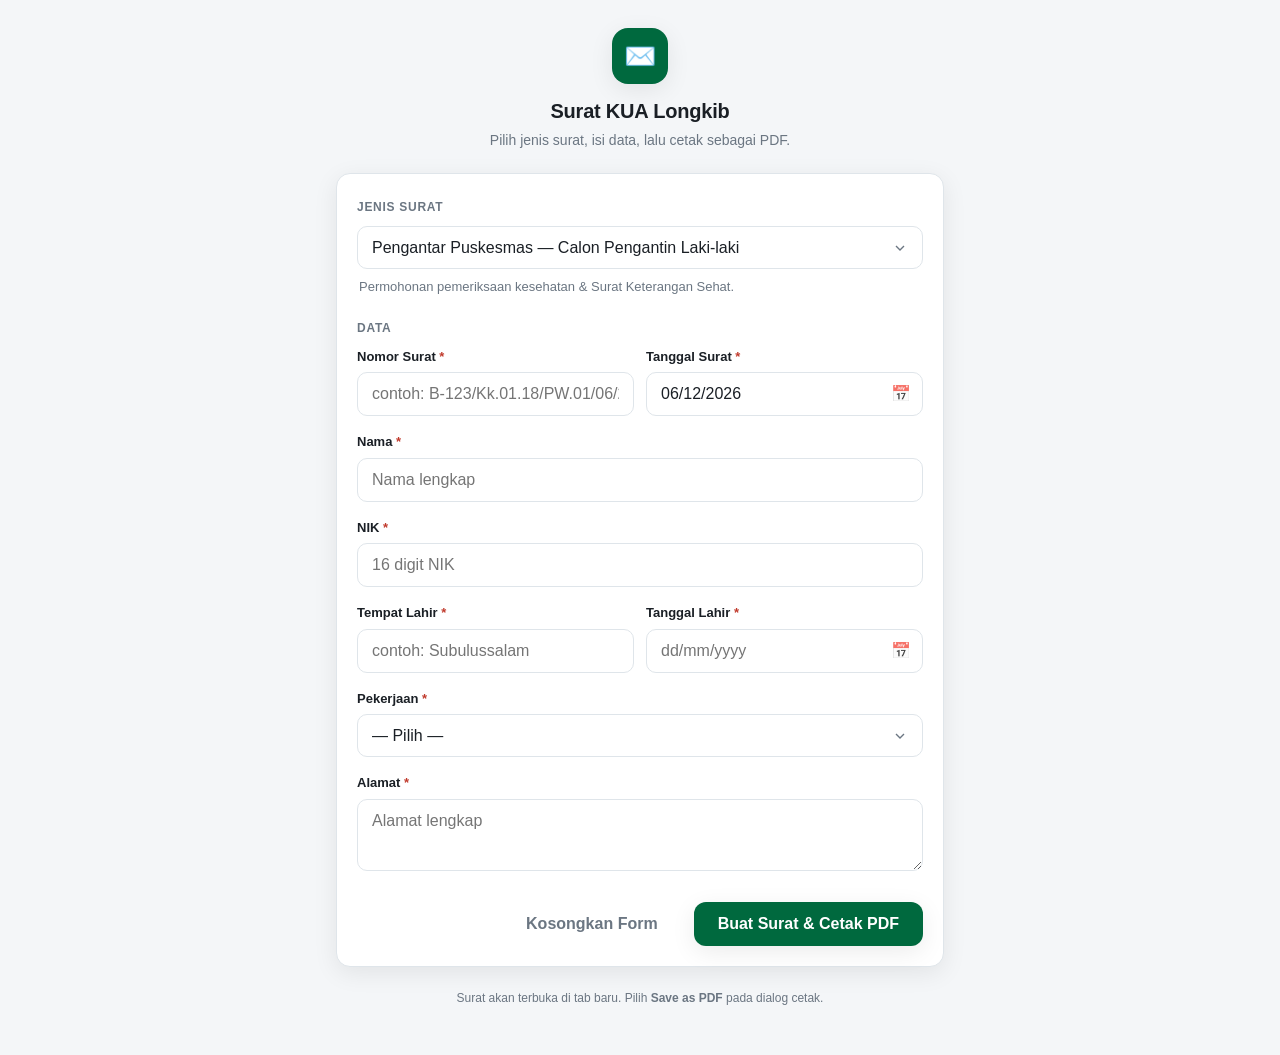
==== index.html @ 0f8f0e4f "Aplikasi pembuat surat pengantar KUA Longkib 3 template (puskesmas laki-laki/perempuan, dispensasi n" ====
<!DOCTYPE html>
<html lang="id">
<head>
<meta charset="UTF-8" />
<meta name="viewport" content="width=device-width, initial-scale=1.0" />
<title>Surat KUA Longkib</title>
<link rel="stylesheet" href="assets/styles.css" />
</head>
<body>
  <div class="app">
    <header class="hero">
      <div class="badge">✉️</div>
      <h1 id="appTitle">Surat KUA Longkib</h1>
      <p>Pilih jenis surat, isi data, lalu cetak sebagai PDF.</p>
    </header>

    <form id="suratForm" class="card" novalidate>
      <div class="section-label">Jenis Surat</div>
      <div class="picker">
        <select id="tplSelect" class="tpl"></select>
      </div>
      <div class="tpl-desc" id="tplDesc"></div>

      <div class="section-label">Data</div>
      <div id="fields"><!-- field dibangun otomatis dari template --></div>

      <div class="actions">
        <button type="submit" class="btn btn-primary">Buat Surat &amp; Cetak PDF</button>
        <button type="button" id="btnReset" class="btn btn-ghost">Kosongkan Form</button>
      </div>
    </form>

    <footer class="note">
      Surat akan terbuka di tab baru. Pilih <strong>Save as PDF</strong> pada dialog cetak.
    </footer>
  </div>

  <script src="assets/util.js"></script>
  <script src="assets/config.js"></script>
  <script src="assets/templates.js"></script>
  <script src="assets/datepicker.js"></script>
  <script src="assets/app.js"></script>
</body>
</html>
---- assets/styles.css ----
:root {
  --green: #00693e;
  --green-dark: #004d2e;
  --green-soft: #e6f2ec;
  --ink: #1a1f25;
  --muted: #6b7682;
  --line: #dfe5ea;
  --bg: #f4f6f8;
  --danger: #c0392b;
  --radius: 14px;
  --shadow: 0 6px 24px rgba(0, 0, 0, 0.08);
}
* { box-sizing: border-box; }
body {
  margin: 0;
  font-family: -apple-system, BlinkMacSystemFont, "Segoe UI", Roboto, Helvetica, Arial, sans-serif;
  background: var(--bg);
  color: var(--ink);
  line-height: 1.5;
  -webkit-font-smoothing: antialiased;
}
.app { max-width: 640px; margin: 0 auto; padding: 0 16px 48px; }

header.hero { text-align: center; padding: 28px 16px 22px; }
header.hero .badge {
  width: 56px; height: 56px; border-radius: 16px;
  background: var(--green); color: #fff;
  display: inline-flex; align-items: center; justify-content: center;
  font-size: 26px; margin-bottom: 12px; box-shadow: var(--shadow);
}
header.hero h1 { font-size: 20px; margin: 0 0 4px; letter-spacing: -0.01em; }
header.hero p { margin: 0; color: var(--muted); font-size: 14px; }

.card {
  background: #fff; border: 1px solid var(--line);
  border-radius: var(--radius); box-shadow: var(--shadow); padding: 20px;
}

.section-label {
  font-size: 12px; font-weight: 700; text-transform: uppercase;
  letter-spacing: 0.06em; color: var(--muted); margin: 4px 0 10px;
}

/* Pemilih template */
.picker { margin-bottom: 6px; }
select.tpl {
  width: 100%; border: 1.5px solid var(--line); border-radius: 10px;
  padding: 12px 14px; font-size: 16px; font-family: inherit;
  background: #fff; color: var(--ink); appearance: none;
  background-image: url("data:image/svg+xml,%3Csvg xmlns='http://www.w3.org/2000/svg' width='16' height='16' viewBox='0 0 24 24' fill='none' stroke='%236b7682' stroke-width='2'%3E%3Cpath d='M6 9l6 6 6-6'/%3E%3C/svg%3E");
  background-repeat: no-repeat; background-position: right 14px center;
}
select.tpl:focus { outline: none; border-color: var(--green); box-shadow: 0 0 0 3px var(--green-soft); }
.tpl-desc { font-size: 13px; color: var(--muted); margin: 8px 2px 22px; min-height: 18px; }

.field { margin-bottom: 16px; }
.field label.flabel { display: block; font-size: 13px; font-weight: 600; margin-bottom: 6px; }
.field label.flabel .req { color: var(--danger); }

.input, textarea {
  width: 100%; border: 1.5px solid var(--line); border-radius: 10px;
  padding: 12px 14px; font-size: 16px; font-family: inherit; color: var(--ink);
  background: #fff; transition: border-color 0.15s ease, box-shadow 0.15s ease;
}
.input:focus, textarea:focus { outline: none; border-color: var(--green); box-shadow: 0 0 0 3px var(--green-soft); }
textarea { resize: vertical; min-height: 72px; }

select.input {
  appearance: none;
  background-image: url("data:image/svg+xml,%3Csvg xmlns='http://www.w3.org/2000/svg' width='16' height='16' viewBox='0 0 24 24' fill='none' stroke='%236b7682' stroke-width='2'%3E%3Cpath d='M6 9l6 6 6-6'/%3E%3C/svg%3E");
  background-repeat: no-repeat; background-position: right 14px center; padding-right: 40px;
}

/* Datepicker custom */
.dp { position: relative; }
.dp-display { cursor: pointer; padding-right: 40px; background: #fff; }
.dp-icon {
  position: absolute; right: 12px; top: 50%; transform: translateY(-50%);
  pointer-events: none; font-size: 16px; opacity: 0.75;
}
.dp-pop {
  position: absolute; z-index: 50; top: calc(100% + 6px); left: 0;
  width: 300px; max-width: calc(100vw - 32px);
  background: #fff; border: 1px solid var(--line); border-radius: 12px;
  box-shadow: 0 12px 32px rgba(0, 0, 0, 0.16); padding: 12px;
}
.dp-head { display: flex; align-items: center; gap: 6px; margin-bottom: 8px; }
.dp-nav {
  flex: 0 0 auto; width: 32px; height: 32px; border: none; cursor: pointer;
  border-radius: 8px; background: var(--green-soft); color: var(--green-dark);
  font-size: 18px; line-height: 1;
}
.dp-nav:hover { background: #d6e9df; }
.dp-sel { flex: 1 1 auto; display: flex; gap: 6px; }
.dp-sel select {
  flex: 1; border: 1.5px solid var(--line); border-radius: 8px;
  padding: 6px 8px; font-size: 14px; font-family: inherit; background: #fff; color: var(--ink);
}
.dp-sel select:focus { outline: none; border-color: var(--green); }
.dp-grid { display: grid; grid-template-columns: repeat(7, 1fr); gap: 2px; text-align: center; }
.dp-grid .dow { font-size: 11px; font-weight: 700; color: var(--muted); padding: 4px 0; }
.dp-grid .day { padding: 7px 0; border-radius: 8px; cursor: pointer; font-size: 14px; }
.dp-grid .day:hover { background: var(--green-soft); }
.dp-grid .day.today { outline: 1.5px solid var(--green); }
.dp-grid .day.sel { background: var(--green); color: #fff; }
.dp-foot { display: flex; justify-content: space-between; margin-top: 8px; }
.dp-foot button {
  border: none; background: transparent; color: var(--green-dark);
  font-weight: 600; font-size: 13px; cursor: pointer; padding: 4px 6px;
}
.dp-foot button:hover { text-decoration: underline; }

.row-2 { display: grid; grid-template-columns: 1fr 1fr; gap: 12px; }
@media (max-width: 420px) { .row-2 { grid-template-columns: 1fr; } }

.error-msg { color: var(--danger); font-size: 12px; margin-top: 5px; display: none; }
.field.invalid .input, .field.invalid textarea { border-color: var(--danger); }
.field.invalid .error-msg { display: block; }

.actions { margin-top: 24px; }
.btn {
  width: 100%; border: none; border-radius: 12px; padding: 16px;
  font-size: 16px; font-weight: 700; cursor: pointer; font-family: inherit;
  transition: transform 0.05s ease, background 0.15s ease;
}
.btn-primary { background: var(--green); color: #fff; box-shadow: var(--shadow); }
.btn-primary:hover { background: var(--green-dark); }
.btn-primary:active { transform: scale(0.99); }
.btn-ghost { background: transparent; color: var(--muted); margin-top: 8px; font-weight: 600; }
.btn-ghost:hover { color: var(--ink); }

footer.note { text-align: center; color: var(--muted); font-size: 12px; margin-top: 22px; }

/* Desktop: tombol sejajar di kanan, tidak full-width */
@media (min-width: 560px) {
  .actions { display: flex; justify-content: flex-end; align-items: center; gap: 12px; }
  .actions .btn { width: auto; padding: 13px 24px; }
  .btn-ghost { order: 0; margin-top: 0; }
  .btn-primary { order: 1; }
}
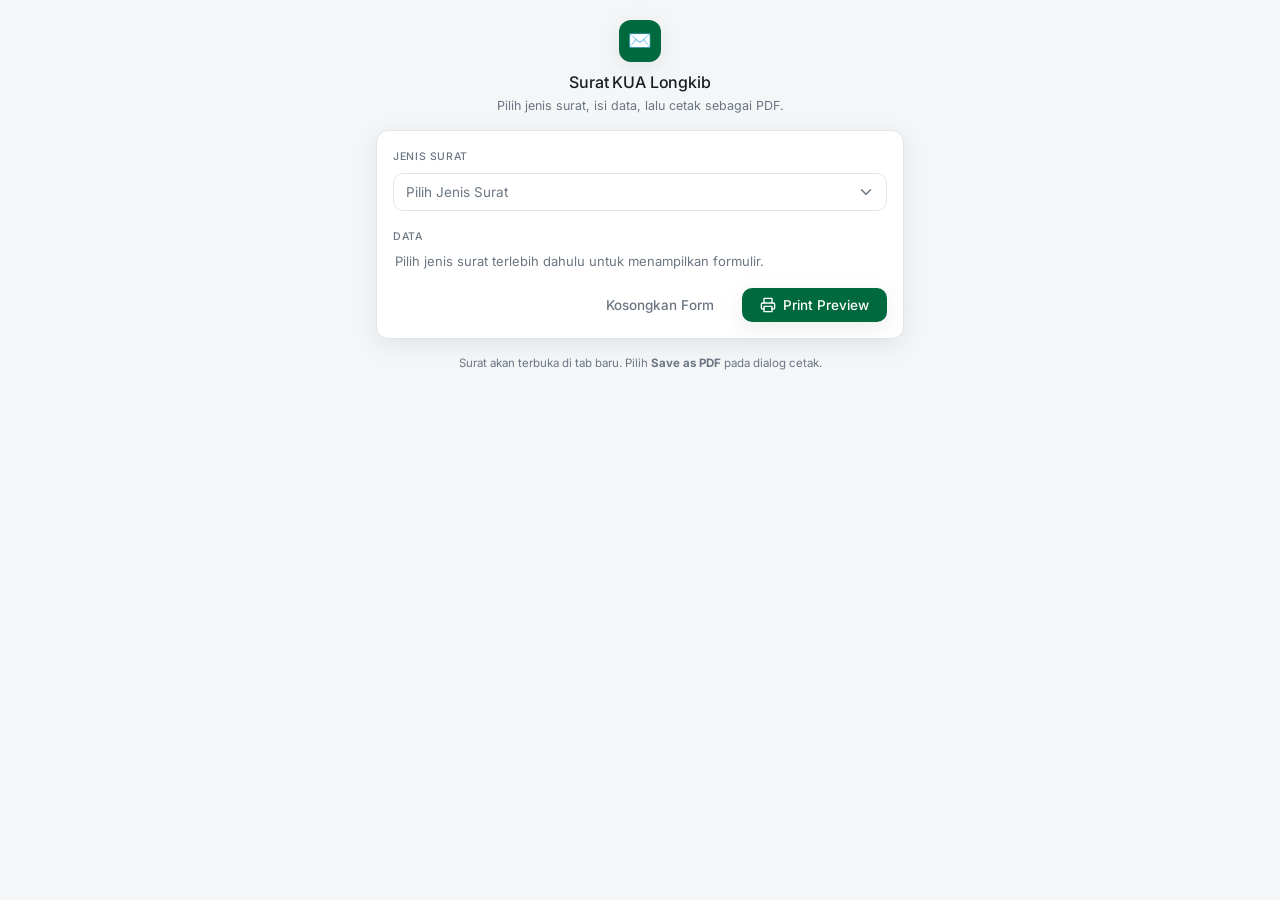
==== commit fb1af20e: "Tambah surat Formulir N7 & rombak tampilan form - Surat baru: Formulir Penolakan Kehendak Nikah Ruju" ====
--- a/index.html
+++ b/index.html
@@ -4,6 +4,9 @@
 <meta charset="UTF-8" />
 <meta name="viewport" content="width=device-width, initial-scale=1.0" />
 <title>Surat KUA Longkib</title>
+<link rel="preconnect" href="https://fonts.googleapis.com" />
+<link rel="preconnect" href="https://fonts.gstatic.com" crossorigin />
+<link rel="stylesheet" href="https://fonts.googleapis.com/css2?family=Inter:wght@400;500;600;700&display=swap" />
 <link rel="stylesheet" href="assets/styles.css" />
 </head>
 <body>
@@ -16,16 +19,16 @@
 
     <form id="suratForm" class="card" novalidate>
       <div class="section-label">Jenis Surat</div>
-      <div class="picker">
-        <select id="tplSelect" class="tpl"></select>
-      </div>
-      <div class="tpl-desc" id="tplDesc"></div>
+      <div class="tpl-picker" id="tplPicker"></div>
 
       <div class="section-label">Data</div>
       <div id="fields"><!-- field dibangun otomatis dari template --></div>
 
       <div class="actions">
-        <button type="submit" class="btn btn-primary">Buat Surat &amp; Cetak PDF</button>
+        <button type="submit" class="btn btn-primary">
+          <svg width="18" height="18" viewBox="0 0 24 24" fill="none" stroke="currentColor" stroke-width="2" stroke-linecap="round" stroke-linejoin="round" aria-hidden="true"><polyline points="6 9 6 2 18 2 18 9"/><path d="M6 18H4a2 2 0 0 1-2-2v-5a2 2 0 0 1 2-2h16a2 2 0 0 1 2 2v5a2 2 0 0 1-2 2h-2"/><rect x="6" y="14" width="12" height="8"/></svg>
+          Print Preview
+        </button>
         <button type="button" id="btnReset" class="btn btn-ghost">Kosongkan Form</button>
       </div>
     </form>
--- a/assets/styles.css
+++ b/assets/styles.css
@@ -7,76 +7,140 @@
   --line: #dfe5ea;
   --bg: #f4f6f8;
   --danger: #c0392b;
-  --radius: 14px;
+  --radius: 12px;
   --shadow: 0 6px 24px rgba(0, 0, 0, 0.08);
 }
 * { box-sizing: border-box; }
 body {
   margin: 0;
-  font-family: -apple-system, BlinkMacSystemFont, "Segoe UI", Roboto, Helvetica, Arial, sans-serif;
+  font-family: "Inter", -apple-system, BlinkMacSystemFont, "Segoe UI", Roboto, Helvetica, Arial, sans-serif;
   background: var(--bg);
   color: var(--ink);
   line-height: 1.5;
   -webkit-font-smoothing: antialiased;
-}
-.app { max-width: 640px; margin: 0 auto; padding: 0 16px 48px; }
-
-header.hero { text-align: center; padding: 28px 16px 22px; }
+  text-rendering: optimizeLegibility;
+}
+.app { max-width: 560px; margin: 0 auto; padding: 0 16px 32px; }
+
+header.hero { text-align: center; padding: 20px 16px 14px; }
 header.hero .badge {
-  width: 56px; height: 56px; border-radius: 16px;
+  width: 42px; height: 42px; border-radius: 12px;
   background: var(--green); color: #fff;
   display: inline-flex; align-items: center; justify-content: center;
-  font-size: 26px; margin-bottom: 12px; box-shadow: var(--shadow);
-}
-header.hero h1 { font-size: 20px; margin: 0 0 4px; letter-spacing: -0.01em; }
-header.hero p { margin: 0; color: var(--muted); font-size: 14px; }
+  font-size: 19px; margin-bottom: 8px; box-shadow: var(--shadow);
+}
+header.hero h1 { font-size: 16px; font-weight: 500; margin: 0 0 3px; letter-spacing: -0.01em; }
+header.hero p { margin: 0; color: var(--muted); font-size: 12.5px; }
 
 .card {
   background: #fff; border: 1px solid var(--line);
-  border-radius: var(--radius); box-shadow: var(--shadow); padding: 20px;
+  border-radius: var(--radius); box-shadow: var(--shadow); padding: 16px;
 }
 
 .section-label {
-  font-size: 12px; font-weight: 700; text-transform: uppercase;
-  letter-spacing: 0.06em; color: var(--muted); margin: 4px 0 10px;
-}
-
-/* Pemilih template */
-.picker { margin-bottom: 6px; }
-select.tpl {
-  width: 100%; border: 1.5px solid var(--line); border-radius: 10px;
-  padding: 12px 14px; font-size: 16px; font-family: inherit;
-  background: #fff; color: var(--ink); appearance: none;
-  background-image: url("data:image/svg+xml,%3Csvg xmlns='http://www.w3.org/2000/svg' width='16' height='16' viewBox='0 0 24 24' fill='none' stroke='%236b7682' stroke-width='2'%3E%3Cpath d='M6 9l6 6 6-6'/%3E%3C/svg%3E");
-  background-repeat: no-repeat; background-position: right 14px center;
-}
-select.tpl:focus { outline: none; border-color: var(--green); box-shadow: 0 0 0 3px var(--green-soft); }
-.tpl-desc { font-size: 13px; color: var(--muted); margin: 8px 2px 22px; min-height: 18px; }
-
-.field { margin-bottom: 16px; }
-.field label.flabel { display: block; font-size: 13px; font-weight: 600; margin-bottom: 6px; }
+  font-size: 10.5px; font-weight: 500; text-transform: uppercase;
+  letter-spacing: 0.06em; color: var(--muted); margin: 2px 0 8px;
+}
+
+/* Pemilih template: dropdown (tertutup) berisi kartu per kategori */
+.tpl-picker { position: relative; margin-bottom: 18px; }
+
+/* Pemicu dropdown */
+.tpl-select {
+  display: flex; align-items: center; gap: 8px; width: 100%; cursor: pointer;
+  border: 1.5px solid var(--line); border-radius: 10px; background: #fff;
+  padding: 10px 12px; text-align: left; font-family: inherit;
+  transition: border-color .15s ease, box-shadow .15s ease;
+}
+.tpl-select:hover { border-color: #c4ddd0; }
+.tpl-picker.open .tpl-select { border-color: var(--green); box-shadow: 0 0 0 3px var(--green-soft); }
+.tpl-select-label { flex: 1 1 auto; min-width: 0; font-size: 13.5px; font-weight: 500; color: var(--ink); }
+.tpl-select-label.is-placeholder { font-weight: 400; color: var(--muted); }
+.fields-empty { color: var(--muted); font-size: 13px; margin: 2px 2px 0; }
+.tpl-select-chevron {
+  flex: 0 0 auto; width: 16px; height: 16px; transition: transform .18s ease;
+  background: no-repeat center / 18px url("data:image/svg+xml,%3Csvg xmlns='http://www.w3.org/2000/svg' width='18' height='18' viewBox='0 0 24 24' fill='none' stroke='%236b7682' stroke-width='2' stroke-linecap='round' stroke-linejoin='round'%3E%3Cpolyline points='6 9 12 15 18 9'/%3E%3C/svg%3E");
+}
+.tpl-picker.open .tpl-select-chevron { transform: rotate(180deg); }
+
+/* Panel menu yang muncul */
+.tpl-menu {
+  position: absolute; top: calc(100% + 6px); left: 0; right: 0; z-index: 50;
+  background: #fff; border: 1px solid var(--line); border-radius: 12px;
+  box-shadow: 0 14px 36px rgba(0, 0, 0, 0.16); padding: 12px;
+  max-height: 64vh; overflow-y: auto; display: none;
+}
+.tpl-picker.open .tpl-menu { display: block; }
+
+.tpl-cat { margin-bottom: 14px; }
+.tpl-cat:last-child { margin-bottom: 0; }
+.tpl-cat-title {
+  display: flex; align-items: center; gap: 8px;
+  font-size: 10px; font-weight: 500; text-transform: uppercase;
+  letter-spacing: 0.07em; color: var(--muted); margin: 0 2px 8px;
+}
+.tpl-cat-title span:first-child { flex: 0 0 auto; }
+.tpl-cat-title::after {
+  content: ""; flex: 1 1 auto; height: 1px; background: var(--line);
+}
+.tpl-cat-count {
+  flex: 0 0 auto; display: inline-flex; align-items: center; justify-content: center;
+  min-width: 17px; height: 17px; padding: 0 5px; border-radius: 999px;
+  background: var(--green-soft); color: var(--green-dark);
+  font-size: 10px; font-weight: 500; letter-spacing: 0;
+}
+.tpl-card {
+  display: block; width: 100%; text-align: left; cursor: pointer;
+  border: 1.5px solid var(--line); border-radius: 9px; background: #fff;
+  padding: 10px 40px 10px 12px; margin-bottom: 7px; position: relative;
+  font-family: inherit; transition: border-color .15s ease, box-shadow .15s ease, background .15s ease, transform .05s ease;
+}
+.tpl-card:last-child { margin-bottom: 0; }
+.tpl-card:hover { border-color: #c4ddd0; background: #fbfdfc; }
+.tpl-card:active { transform: scale(0.995); }
+.tpl-card-name { display: block; font-size: 13px; font-weight: 500; color: var(--ink); line-height: 1.3; }
+.tpl-card-desc { display: block; font-size: 11.5px; color: var(--muted); margin-top: 2px; line-height: 1.4; }
+.tpl-card.active {
+  border-color: var(--green); background: var(--green-soft);
+  box-shadow: 0 0 0 3px rgba(0, 105, 62, 0.12);
+}
+.tpl-card.active .tpl-card-name { color: var(--green-dark); }
+/* Penanda terpilih (lingkaran + centang) di kanan kartu */
+.tpl-card::after {
+  content: ""; position: absolute; right: 13px; top: 50%; margin-top: -9px;
+  width: 18px; height: 18px; border-radius: 50%;
+  border: 2px solid var(--line); background: #fff; transition: all .15s ease;
+}
+.tpl-card.active::after {
+  border-color: var(--green); background-color: var(--green);
+  background-image: url("data:image/svg+xml,%3Csvg xmlns='http://www.w3.org/2000/svg' width='12' height='12' viewBox='0 0 24 24' fill='none' stroke='white' stroke-width='3.5' stroke-linecap='round' stroke-linejoin='round'%3E%3Cpolyline points='20 6 9 17 4 12'/%3E%3C/svg%3E");
+  background-repeat: no-repeat; background-position: center;
+}
+
+.field { margin-bottom: 11px; }
+.field label.flabel { display: block; font-size: 12px; font-weight: 500; margin-bottom: 4px; }
 .field label.flabel .req { color: var(--danger); }
 
 .input, textarea {
-  width: 100%; border: 1.5px solid var(--line); border-radius: 10px;
-  padding: 12px 14px; font-size: 16px; font-family: inherit; color: var(--ink);
+  width: 100%; border: 1.5px solid var(--line); border-radius: 9px;
+  padding: 8px 11px; font-size: 13.5px; font-family: inherit; color: var(--ink);
   background: #fff; transition: border-color 0.15s ease, box-shadow 0.15s ease;
 }
 .input:focus, textarea:focus { outline: none; border-color: var(--green); box-shadow: 0 0 0 3px var(--green-soft); }
-textarea { resize: vertical; min-height: 72px; }
+textarea { resize: vertical; min-height: 56px; }
 
 select.input {
   appearance: none;
   background-image: url("data:image/svg+xml,%3Csvg xmlns='http://www.w3.org/2000/svg' width='16' height='16' viewBox='0 0 24 24' fill='none' stroke='%236b7682' stroke-width='2'%3E%3Cpath d='M6 9l6 6 6-6'/%3E%3C/svg%3E");
-  background-repeat: no-repeat; background-position: right 14px center; padding-right: 40px;
+  background-repeat: no-repeat; background-position: right 11px center; padding-right: 34px;
 }
 
 /* Datepicker custom */
 .dp { position: relative; }
-.dp-display { cursor: pointer; padding-right: 40px; background: #fff; }
+.dp-display { cursor: pointer; padding-right: 34px; background: #fff; }
 .dp-icon {
-  position: absolute; right: 12px; top: 50%; transform: translateY(-50%);
-  pointer-events: none; font-size: 16px; opacity: 0.75;
+  position: absolute; right: 10px; top: 50%; transform: translateY(-50%);
+  pointer-events: none; font-size: 14px; opacity: 0.75;
 }
 .dp-pop {
   position: absolute; z-index: 50; top: calc(100% + 6px); left: 0;
@@ -98,7 +162,7 @@
 }
 .dp-sel select:focus { outline: none; border-color: var(--green); }
 .dp-grid { display: grid; grid-template-columns: repeat(7, 1fr); gap: 2px; text-align: center; }
-.dp-grid .dow { font-size: 11px; font-weight: 700; color: var(--muted); padding: 4px 0; }
+.dp-grid .dow { font-size: 11px; font-weight: 500; color: var(--muted); padding: 4px 0; }
 .dp-grid .day { padding: 7px 0; border-radius: 8px; cursor: pointer; font-size: 14px; }
 .dp-grid .day:hover { background: var(--green-soft); }
 .dp-grid .day.today { outline: 1.5px solid var(--green); }
@@ -106,35 +170,54 @@
 .dp-foot { display: flex; justify-content: space-between; margin-top: 8px; }
 .dp-foot button {
   border: none; background: transparent; color: var(--green-dark);
-  font-weight: 600; font-size: 13px; cursor: pointer; padding: 4px 6px;
+  font-weight: 500; font-size: 13px; cursor: pointer; padding: 4px 6px;
 }
 .dp-foot button:hover { text-decoration: underline; }
 
-.row-2 { display: grid; grid-template-columns: 1fr 1fr; gap: 12px; }
+.row-2 { display: grid; grid-template-columns: 1fr 1fr; gap: 10px; }
 @media (max-width: 420px) { .row-2 { grid-template-columns: 1fr; } }
 
-.error-msg { color: var(--danger); font-size: 12px; margin-top: 5px; display: none; }
+/* Field daftar dinamis (type: 'list') */
+.list { display: flex; flex-direction: column; gap: 6px; }
+.list-row { display: flex; gap: 6px; align-items: center; }
+.list-row .list-input { flex: 1 1 auto; }
+.list-del {
+  flex: 0 0 auto; width: 38px; align-self: stretch; cursor: pointer;
+  border: 1.5px solid var(--line); border-radius: 9px; background: #fff;
+  color: var(--muted); font-size: 14px; line-height: 1;
+}
+.list-del:hover { border-color: var(--danger); color: var(--danger); }
+.list-add {
+  margin-top: 6px; align-self: flex-start; cursor: pointer; font-family: inherit;
+  background: var(--green-soft); color: var(--green-dark); border: none;
+  border-radius: 9px; padding: 7px 13px; font-size: 12.5px; font-weight: 500;
+}
+.list-add:hover { background: #d6e9df; }
+
+.error-msg { color: var(--danger); font-size: 11px; margin-top: 4px; display: none; }
 .field.invalid .input, .field.invalid textarea { border-color: var(--danger); }
 .field.invalid .error-msg { display: block; }
 
-.actions { margin-top: 24px; }
+.actions { margin-top: 16px; }
 .btn {
-  width: 100%; border: none; border-radius: 12px; padding: 16px;
-  font-size: 16px; font-weight: 700; cursor: pointer; font-family: inherit;
+  width: 100%; border: none; border-radius: 10px; padding: 10px 16px;
+  font-size: 13.5px; font-weight: 500; cursor: pointer; font-family: inherit;
+  display: inline-flex; align-items: center; justify-content: center; gap: 7px;
   transition: transform 0.05s ease, background 0.15s ease;
 }
+.btn svg { flex: 0 0 auto; width: 16px; height: 16px; }
 .btn-primary { background: var(--green); color: #fff; box-shadow: var(--shadow); }
 .btn-primary:hover { background: var(--green-dark); }
 .btn-primary:active { transform: scale(0.99); }
-.btn-ghost { background: transparent; color: var(--muted); margin-top: 8px; font-weight: 600; }
+.btn-ghost { background: transparent; color: var(--muted); margin-top: 6px; font-weight: 500; }
 .btn-ghost:hover { color: var(--ink); }
 
-footer.note { text-align: center; color: var(--muted); font-size: 12px; margin-top: 22px; }
+footer.note { text-align: center; color: var(--muted); font-size: 11.5px; margin-top: 16px; }
 
 /* Desktop: tombol sejajar di kanan, tidak full-width */
 @media (min-width: 560px) {
-  .actions { display: flex; justify-content: flex-end; align-items: center; gap: 12px; }
-  .actions .btn { width: auto; padding: 13px 24px; }
+  .actions { display: flex; justify-content: flex-end; align-items: center; gap: 10px; }
+  .actions .btn { width: auto; padding: 9px 18px; }
   .btn-ghost { order: 0; margin-top: 0; }
   .btn-primary { order: 1; }
 }
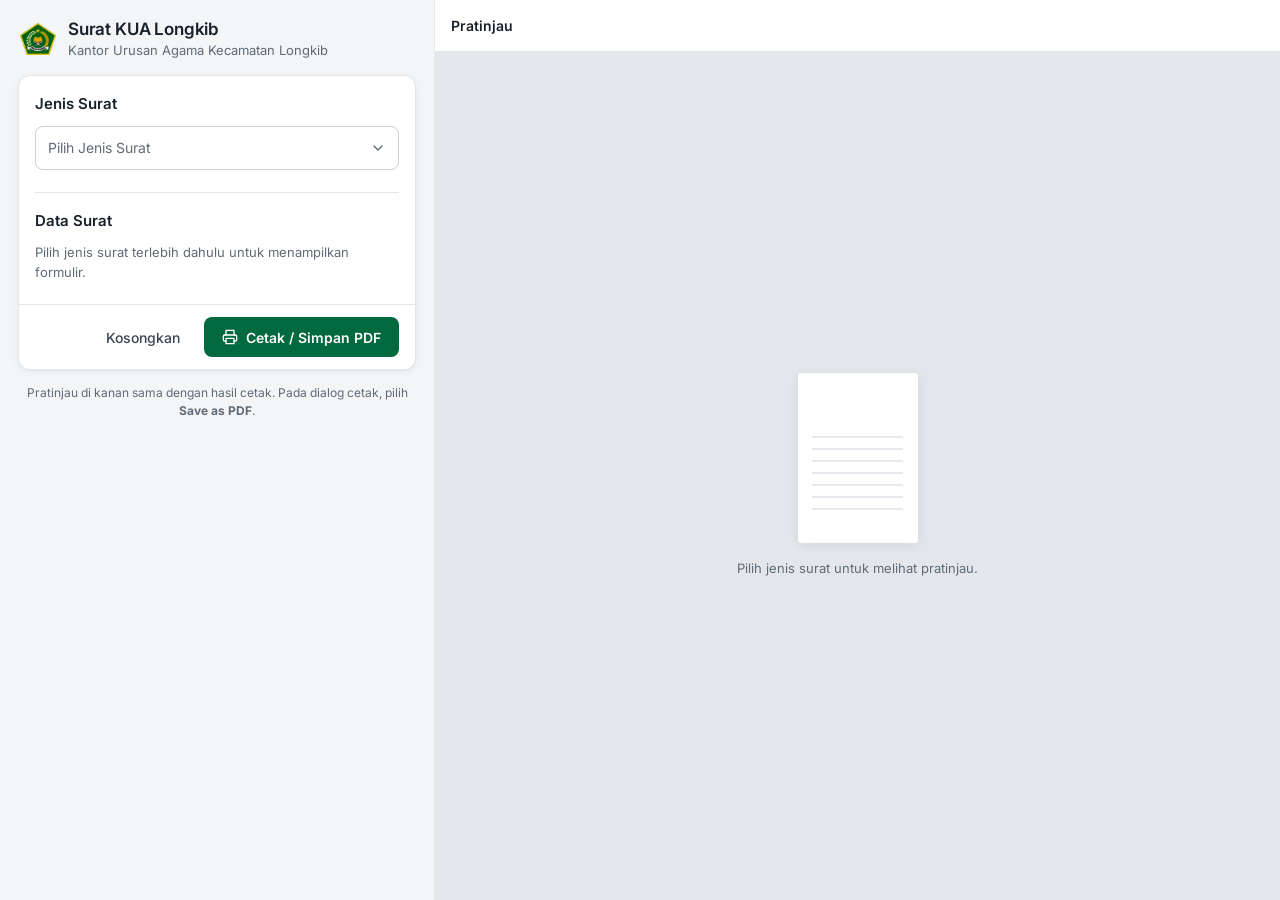
==== commit 09f298b2: "Pratinjau langsung, kertas F4 otomatis, dan perombakan tampilan form - Pratinjau langsung di layar l" ====
--- a/index.html
+++ b/index.html
@@ -10,32 +10,60 @@
 <link rel="stylesheet" href="assets/styles.css" />
 </head>
 <body>
-  <div class="app">
-    <header class="hero">
-      <div class="badge">✉️</div>
-      <h1 id="appTitle">Surat KUA Longkib</h1>
-      <p>Pilih jenis surat, isi data, lalu cetak sebagai PDF.</p>
-    </header>
+  <!-- Layar lebar (>= 1024px): form di kiri, pratinjau langsung di kanan.
+       Layar sempit (HP): form saja; tombol membuka surat di tab baru. -->
+  <div class="layout">
+    <main class="form-pane">
+      <div class="app">
+        <header class="appbar">
+          <img class="appbar-logo" src="logo-kemenag.png" alt="" width="36" height="36"
+               onerror="this.style.display='none'" />
+          <div class="appbar-text">
+            <h1 id="appTitle">Surat KUA Longkib</h1>
+            <p>Kantor Urusan Agama Kecamatan Longkib</p>
+          </div>
+        </header>
 
-    <form id="suratForm" class="card" novalidate>
-      <div class="section-label">Jenis Surat</div>
-      <div class="tpl-picker" id="tplPicker"></div>
+        <form id="suratForm" class="card" novalidate>
+          <h2 class="section-title">Jenis Surat</h2>
+          <div class="tpl-picker" id="tplPicker"></div>
 
-      <div class="section-label">Data</div>
-      <div id="fields"><!-- field dibangun otomatis dari template --></div>
+          <h2 class="section-title next">Data Surat</h2>
+          <div id="fields"><!-- field dibangun otomatis dari template --></div>
 
-      <div class="actions">
-        <button type="submit" class="btn btn-primary">
-          <svg width="18" height="18" viewBox="0 0 24 24" fill="none" stroke="currentColor" stroke-width="2" stroke-linecap="round" stroke-linejoin="round" aria-hidden="true"><polyline points="6 9 6 2 18 2 18 9"/><path d="M6 18H4a2 2 0 0 1-2-2v-5a2 2 0 0 1 2-2h16a2 2 0 0 1 2 2v5a2 2 0 0 1-2 2h-2"/><rect x="6" y="14" width="12" height="8"/></svg>
-          Print Preview
-        </button>
-        <button type="button" id="btnReset" class="btn btn-ghost">Kosongkan Form</button>
+          <div class="actions">
+            <!-- Isi tombol diatur app.js: "Cetak / Simpan PDF" (layar lebar) atau "Pratinjau Surat" (HP) -->
+            <button type="submit" id="btnSubmit" class="btn btn-primary">Pratinjau Surat</button>
+            <button type="button" id="btnReset" class="btn btn-ghost">Kosongkan</button>
+          </div>
+        </form>
+
+        <footer class="note" id="note"></footer>
       </div>
-    </form>
+    </main>
 
-    <footer class="note">
-      Surat akan terbuka di tab baru. Pilih <strong>Save as PDF</strong> pada dialog cetak.
-    </footer>
+    <section class="preview-pane" id="previewPane" aria-label="Pratinjau surat">
+      <div class="preview-bar">
+        <span class="preview-title">Pratinjau</span>
+        <span class="preview-info" id="previewInfo">Lebih dari 1 halaman</span>
+        <div class="seg" id="zoomSeg" role="group" aria-label="Ukuran pratinjau">
+          <button type="button" data-zoom="lebar">Pas lebar</button>
+          <button type="button" data-zoom="halaman">Satu halaman</button>
+        </div>
+      </div>
+      <!-- Muncul bila surat otomatis memakai kertas F4 (isi tidak muat A4) -->
+      <div class="preview-kertas" id="previewKertas" role="status">
+        <span class="pill">Kertas F4 (Folio)</span>
+        Isi surat tidak muat di A4, jadi kertas otomatis diganti ke F4 (215 × 330 mm). Siapkan kertas F4 saat mencetak.
+      </div>
+      <div class="preview-body" id="previewBody">
+        <div class="preview-empty">
+          <div class="preview-empty-sheet" aria-hidden="true"></div>
+          <p>Pilih jenis surat untuk melihat pratinjau.</p>
+        </div>
+        <!-- iframe surat.html?embed=1 ditambahkan app.js -->
+      </div>
+    </section>
   </div>
 
   <script src="assets/util.js"></script>
--- a/assets/styles.css
+++ b/assets/styles.css
@@ -1,223 +1,409 @@
+/*
+ * Gaya halaman form (index.html). Surat & PDF punya gayanya sendiri (surat.css, ikut PMA).
+ *
+ * Arah desain: alat kerja staf, jadi tampilannya tenang, akrab, dan rapat secukupnya.
+ *  - Satu keluarga huruf (Inter, cadangan huruf sistem); skala tetap 12/13/14/15/17 px.
+ *  - Hijau hanya untuk aksi utama, pilihan aktif, dan fokus.
+ *  - Ikon berupa SVG (bukan emoji); kontras teks >= 4,5:1.
+ *  - Gerak hanya untuk menandai perubahan keadaan (menu, kalender, dialog, pemberitahuan):
+ *    160-220 ms, ease-out kuat, dan dilembutkan bila pengguna memilih "kurangi gerakan".
+ */
 :root {
   --green: #00693e;
-  --green-dark: #004d2e;
-  --green-soft: #e6f2ec;
-  --ink: #1a1f25;
-  --muted: #6b7682;
-  --line: #dfe5ea;
-  --bg: #f4f6f8;
-  --danger: #c0392b;
+  --green-dark: #00532f;
+  --green-soft: #e7f2ec;
+  --green-ring: rgba(0, 105, 62, 0.22);
+
+  --ink: #18202a;          /* teks utama */
+  --ink-2: #3b4652;        /* label, teks sekunder */
+  --muted: #5f6b77;        /* keterangan; >= 4,5:1 di atas putih & --bg */
+  --line: #e2e7ec;         /* garis pemisah */
+  --line-strong: #c9d1d9;  /* bingkai kolom isian */
+  --bg: #f3f5f7;           /* latar halaman */
+  --surface: #fff;
+  --surface-2: #f2f5f7;    /* hover baris / tombol netral */
+  --danger: #b42318;
+  --danger-soft: #fdeceb;
+
   --radius: 12px;
-  --shadow: 0 6px 24px rgba(0, 0, 0, 0.08);
-}
+  --radius-sm: 8px;
+  --shadow-card: 0 1px 2px rgba(16, 24, 40, 0.04), 0 2px 10px rgba(16, 24, 40, 0.05);
+  --shadow-pop: 0 4px 8px -2px rgba(16, 24, 40, 0.06), 0 16px 36px -6px rgba(16, 24, 40, 0.18);
+
+  --fs-cap: 0.75rem;       /* 12px  keterangan kecil */
+  --fs-sm: 0.8125rem;      /* 13px  label, teks sekunder */
+  --fs-base: 0.875rem;     /* 14px  isian, tombol */
+  --fs-md: 0.9375rem;      /* 15px  judul bagian */
+  --fs-lg: 1.0625rem;      /* 17px  judul aplikasi */
+
+  --ease-out: cubic-bezier(0.23, 1, 0.32, 1);
+}
+
 * { box-sizing: border-box; }
 body {
   margin: 0;
   font-family: "Inter", -apple-system, BlinkMacSystemFont, "Segoe UI", Roboto, Helvetica, Arial, sans-serif;
+  font-size: var(--fs-base);
   background: var(--bg);
   color: var(--ink);
   line-height: 1.5;
   -webkit-font-smoothing: antialiased;
   text-rendering: optimizeLegibility;
-}
+  accent-color: var(--green);
+}
+::selection { background: rgba(0, 105, 62, 0.18); }
+button { font-family: inherit; }
+:focus-visible { outline: 2px solid var(--green); outline-offset: 2px; }
+
 .app { max-width: 560px; margin: 0 auto; padding: 0 16px 32px; }
 
-header.hero { text-align: center; padding: 20px 16px 14px; }
-header.hero .badge {
-  width: 42px; height: 42px; border-radius: 12px;
-  background: var(--green); color: #fff;
-  display: inline-flex; align-items: center; justify-content: center;
-  font-size: 19px; margin-bottom: 8px; box-shadow: var(--shadow);
-}
-header.hero h1 { font-size: 16px; font-weight: 500; margin: 0 0 3px; letter-spacing: -0.01em; }
-header.hero p { margin: 0; color: var(--muted); font-size: 12.5px; }
-
+/* ---------- Kepala aplikasi ---------- */
+.appbar { display: flex; align-items: center; gap: 12px; padding: 18px 2px 14px; }
+.appbar-logo { flex: 0 0 auto; width: 36px; height: 36px; object-fit: contain; }
+.appbar-text { min-width: 0; }
+.appbar h1 { margin: 0; font-size: var(--fs-lg); font-weight: 600; line-height: 1.3; letter-spacing: -0.01em; }
+.appbar p { margin: 1px 0 0; font-size: var(--fs-sm); color: var(--muted); }
+
+/* ---------- Kartu form ---------- */
 .card {
-  background: #fff; border: 1px solid var(--line);
-  border-radius: var(--radius); box-shadow: var(--shadow); padding: 16px;
-}
-
-.section-label {
-  font-size: 10.5px; font-weight: 500; text-transform: uppercase;
-  letter-spacing: 0.06em; color: var(--muted); margin: 2px 0 8px;
-}
-
-/* Pemilih template: dropdown (tertutup) berisi kartu per kategori */
-.tpl-picker { position: relative; margin-bottom: 18px; }
-
-/* Pemicu dropdown */
+  background: var(--surface); border: 1px solid var(--line);
+  border-radius: var(--radius); box-shadow: var(--shadow-card); padding: 18px 16px;
+}
+
+/* Judul bagian: "Jenis surat", "Data surat", dan seksi dari template (#Judul) */
+.section-title, .form-section {
+  margin: 0 0 12px; font-size: var(--fs-md); font-weight: 600; line-height: 1.35; color: var(--ink);
+}
+/* Seksi berikutnya dipisah garis tipis; ruang di atas judul lebih besar dari di bawahnya */
+.section-title.next, .form-section {
+  margin-top: 22px; padding-top: 18px; border-top: 1px solid var(--line);
+}
+#fields > .form-section:first-child { margin-top: 0; padding-top: 0; border-top: 0; }
+.fields-empty { margin: 0; color: var(--muted); font-size: var(--fs-sm); }
+#fields.muncul { animation: kua-naik 200ms var(--ease-out); }
+
+/* ---------- Pemilih jenis surat ---------- */
+.tpl-picker { position: relative; }
+
 .tpl-select {
-  display: flex; align-items: center; gap: 8px; width: 100%; cursor: pointer;
-  border: 1.5px solid var(--line); border-radius: 10px; background: #fff;
-  padding: 10px 12px; text-align: left; font-family: inherit;
-  transition: border-color .15s ease, box-shadow .15s ease;
-}
-.tpl-select:hover { border-color: #c4ddd0; }
-.tpl-picker.open .tpl-select { border-color: var(--green); box-shadow: 0 0 0 3px var(--green-soft); }
-.tpl-select-label { flex: 1 1 auto; min-width: 0; font-size: 13.5px; font-weight: 500; color: var(--ink); }
+  display: flex; align-items: center; gap: 10px; width: 100%; min-height: 44px; cursor: pointer;
+  border: 1px solid var(--line-strong); border-radius: var(--radius-sm); background: var(--surface);
+  padding: 9px 12px; text-align: left;
+  transition: border-color 150ms ease, box-shadow 150ms ease;
+}
+.tpl-picker.open .tpl-select { border-color: var(--green); box-shadow: 0 0 0 3px var(--green-ring); }
+.tpl-select-label { flex: 1 1 auto; min-width: 0; font-size: var(--fs-base); font-weight: 500; color: var(--ink); }
 .tpl-select-label.is-placeholder { font-weight: 400; color: var(--muted); }
-.fields-empty { color: var(--muted); font-size: 13px; margin: 2px 2px 0; }
 .tpl-select-chevron {
-  flex: 0 0 auto; width: 16px; height: 16px; transition: transform .18s ease;
-  background: no-repeat center / 18px url("data:image/svg+xml,%3Csvg xmlns='http://www.w3.org/2000/svg' width='18' height='18' viewBox='0 0 24 24' fill='none' stroke='%236b7682' stroke-width='2' stroke-linecap='round' stroke-linejoin='round'%3E%3Cpolyline points='6 9 12 15 18 9'/%3E%3C/svg%3E");
+  flex: 0 0 auto; width: 16px; height: 16px;
+  transition: transform 200ms var(--ease-out);
+  background: no-repeat center / 16px url("data:image/svg+xml,%3Csvg xmlns='http://www.w3.org/2000/svg' viewBox='0 0 24 24' fill='none' stroke='%235f6b77' stroke-width='2' stroke-linecap='round' stroke-linejoin='round'%3E%3Cpath d='M6 9l6 6 6-6'/%3E%3C/svg%3E");
 }
 .tpl-picker.open .tpl-select-chevron { transform: rotate(180deg); }
 
-/* Panel menu yang muncul */
+/* Menu: daftar baris per kategori (bukan kartu di dalam kartu) */
 .tpl-menu {
   position: absolute; top: calc(100% + 6px); left: 0; right: 0; z-index: 50;
-  background: #fff; border: 1px solid var(--line); border-radius: 12px;
-  box-shadow: 0 14px 36px rgba(0, 0, 0, 0.16); padding: 12px;
-  max-height: 64vh; overflow-y: auto; display: none;
-}
-.tpl-picker.open .tpl-menu { display: block; }
-
-.tpl-cat { margin-bottom: 14px; }
-.tpl-cat:last-child { margin-bottom: 0; }
-.tpl-cat-title {
-  display: flex; align-items: center; gap: 8px;
-  font-size: 10px; font-weight: 500; text-transform: uppercase;
-  letter-spacing: 0.07em; color: var(--muted); margin: 0 2px 8px;
-}
-.tpl-cat-title span:first-child { flex: 0 0 auto; }
-.tpl-cat-title::after {
-  content: ""; flex: 1 1 auto; height: 1px; background: var(--line);
-}
-.tpl-cat-count {
-  flex: 0 0 auto; display: inline-flex; align-items: center; justify-content: center;
-  min-width: 17px; height: 17px; padding: 0 5px; border-radius: 999px;
-  background: var(--green-soft); color: var(--green-dark);
-  font-size: 10px; font-weight: 500; letter-spacing: 0;
-}
+  background: var(--surface); border: 1px solid var(--line); border-radius: var(--radius);
+  box-shadow: var(--shadow-pop); padding: 6px;
+  max-height: min(64vh, 540px); overflow-y: auto; display: none;
+  transform-origin: top center;
+  scrollbar-width: thin; scrollbar-color: var(--line-strong) transparent;
+}
+.tpl-picker.open .tpl-menu { display: block; animation: kua-pop 160ms var(--ease-out); }
+
+.tpl-cat + .tpl-cat { margin-top: 4px; padding-top: 4px; border-top: 1px solid var(--line); }
+.tpl-cat-title { padding: 8px 10px 4px; font-size: var(--fs-cap); font-weight: 600; color: var(--muted); }
 .tpl-card {
-  display: block; width: 100%; text-align: left; cursor: pointer;
-  border: 1.5px solid var(--line); border-radius: 9px; background: #fff;
-  padding: 10px 40px 10px 12px; margin-bottom: 7px; position: relative;
-  font-family: inherit; transition: border-color .15s ease, box-shadow .15s ease, background .15s ease, transform .05s ease;
-}
-.tpl-card:last-child { margin-bottom: 0; }
-.tpl-card:hover { border-color: #c4ddd0; background: #fbfdfc; }
-.tpl-card:active { transform: scale(0.995); }
-.tpl-card-name { display: block; font-size: 13px; font-weight: 500; color: var(--ink); line-height: 1.3; }
-.tpl-card-desc { display: block; font-size: 11.5px; color: var(--muted); margin-top: 2px; line-height: 1.4; }
-.tpl-card.active {
-  border-color: var(--green); background: var(--green-soft);
-  box-shadow: 0 0 0 3px rgba(0, 105, 62, 0.12);
-}
+  display: block; width: 100%; position: relative; cursor: pointer; text-align: left;
+  border: 0; border-radius: var(--radius-sm); background: transparent;
+  padding: 8px 38px 8px 10px;
+  transition: background-color 120ms ease;
+}
+.tpl-card-name { display: block; font-size: var(--fs-base); font-weight: 500; color: var(--ink); line-height: 1.35; }
+.tpl-card-desc { display: block; margin-top: 1px; font-size: var(--fs-cap); color: var(--muted); line-height: 1.45; }
+.tpl-card.active { background: var(--green-soft); }
 .tpl-card.active .tpl-card-name { color: var(--green-dark); }
-/* Penanda terpilih (lingkaran + centang) di kanan kartu */
-.tpl-card::after {
-  content: ""; position: absolute; right: 13px; top: 50%; margin-top: -9px;
-  width: 18px; height: 18px; border-radius: 50%;
-  border: 2px solid var(--line); background: #fff; transition: all .15s ease;
-}
 .tpl-card.active::after {
-  border-color: var(--green); background-color: var(--green);
-  background-image: url("data:image/svg+xml,%3Csvg xmlns='http://www.w3.org/2000/svg' width='12' height='12' viewBox='0 0 24 24' fill='none' stroke='white' stroke-width='3.5' stroke-linecap='round' stroke-linejoin='round'%3E%3Cpolyline points='20 6 9 17 4 12'/%3E%3C/svg%3E");
-  background-repeat: no-repeat; background-position: center;
-}
-
-.field { margin-bottom: 11px; }
-.field label.flabel { display: block; font-size: 12px; font-weight: 500; margin-bottom: 4px; }
-.field label.flabel .req { color: var(--danger); }
+  content: ""; position: absolute; right: 12px; top: 50%; width: 16px; height: 16px; margin-top: -8px;
+  background: no-repeat center / 16px url("data:image/svg+xml,%3Csvg xmlns='http://www.w3.org/2000/svg' viewBox='0 0 24 24' fill='none' stroke='%2300693e' stroke-width='2.5' stroke-linecap='round' stroke-linejoin='round'%3E%3Cpath d='M20 6 9 17l-5-5'/%3E%3C/svg%3E");
+}
+
+/* ---------- Kolom isian ---------- */
+.field { margin-bottom: 14px; }
+.field:last-child { margin-bottom: 0; }
+.field label.flabel { display: block; margin-bottom: 6px; font-size: var(--fs-sm); font-weight: 500; color: var(--ink-2); }
+.flabel .opsional { font-weight: 400; color: var(--muted); }
 
 .input, textarea {
-  width: 100%; border: 1.5px solid var(--line); border-radius: 9px;
-  padding: 8px 11px; font-size: 13.5px; font-family: inherit; color: var(--ink);
-  background: #fff; transition: border-color 0.15s ease, box-shadow 0.15s ease;
-}
-.input:focus, textarea:focus { outline: none; border-color: var(--green); box-shadow: 0 0 0 3px var(--green-soft); }
-textarea { resize: vertical; min-height: 56px; }
+  width: 100%; border: 1px solid var(--line-strong); border-radius: var(--radius-sm);
+  padding: 9px 12px; font-size: var(--fs-base); font-family: inherit; line-height: 1.4; color: var(--ink);
+  background: var(--surface); caret-color: var(--green); font-variant-numeric: tabular-nums;
+  transition: border-color 150ms ease, box-shadow 150ms ease;
+}
+.input::placeholder, textarea::placeholder { color: var(--muted); opacity: 1; }
+.input:focus, textarea:focus { outline: none; border-color: var(--green); box-shadow: 0 0 0 3px var(--green-ring); }
+textarea { display: block; resize: vertical; min-height: 66px; }
 
 select.input {
-  appearance: none;
-  background-image: url("data:image/svg+xml,%3Csvg xmlns='http://www.w3.org/2000/svg' width='16' height='16' viewBox='0 0 24 24' fill='none' stroke='%236b7682' stroke-width='2'%3E%3Cpath d='M6 9l6 6 6-6'/%3E%3C/svg%3E");
-  background-repeat: no-repeat; background-position: right 11px center; padding-right: 34px;
-}
-
-/* Datepicker custom */
+  appearance: none; cursor: pointer; padding-right: 36px;
+  background: var(--surface) no-repeat right 12px center / 16px url("data:image/svg+xml,%3Csvg xmlns='http://www.w3.org/2000/svg' viewBox='0 0 24 24' fill='none' stroke='%235f6b77' stroke-width='2' stroke-linecap='round' stroke-linejoin='round'%3E%3Cpath d='M6 9l6 6 6-6'/%3E%3C/svg%3E");
+}
+select.input:invalid { color: var(--muted); }   /* masih "Pilih salah satu" (select ber-required) */
+select.input option { color: var(--ink); }
+
+.row-2 { display: grid; grid-template-columns: 1fr 1fr; gap: 12px; }
+.row-2 > .field { margin-bottom: 14px; }
+@media (max-width: 420px) { .row-2 { grid-template-columns: 1fr; gap: 0; } }
+
+.error-msg { display: none; margin-top: 6px; font-size: var(--fs-cap); color: var(--danger); }
+.field.invalid .input, .field.invalid textarea { border-color: var(--danger); }
+.field.invalid .input:focus, .field.invalid textarea:focus { box-shadow: 0 0 0 3px var(--danger-soft); }
+.field.invalid .error-msg { display: block; }
+
+/* ---------- Kalender (datepicker.js) ---------- */
 .dp { position: relative; }
-.dp-display { cursor: pointer; padding-right: 34px; background: #fff; }
+.dp-display { cursor: pointer; padding-right: 38px; }
 .dp-icon {
-  position: absolute; right: 10px; top: 50%; transform: translateY(-50%);
-  pointer-events: none; font-size: 14px; opacity: 0.75;
+  position: absolute; right: 12px; top: 50%; width: 16px; height: 16px; margin-top: -8px; pointer-events: none;
+  background: no-repeat center / 16px url("data:image/svg+xml,%3Csvg xmlns='http://www.w3.org/2000/svg' viewBox='0 0 24 24' fill='none' stroke='%235f6b77' stroke-width='2' stroke-linecap='round' stroke-linejoin='round'%3E%3Crect x='3' y='4' width='18' height='18' rx='2'/%3E%3Cpath d='M16 2v4M8 2v4M3 10h18'/%3E%3C/svg%3E");
 }
 .dp-pop {
   position: absolute; z-index: 50; top: calc(100% + 6px); left: 0;
-  width: 300px; max-width: calc(100vw - 32px);
-  background: #fff; border: 1px solid var(--line); border-radius: 12px;
-  box-shadow: 0 12px 32px rgba(0, 0, 0, 0.16); padding: 12px;
-}
-.dp-head { display: flex; align-items: center; gap: 6px; margin-bottom: 8px; }
+  width: 296px; max-width: calc(100vw - 32px);
+  background: var(--surface); border: 1px solid var(--line); border-radius: var(--radius);
+  box-shadow: var(--shadow-pop); padding: 10px;
+  transform-origin: top left; animation: kua-pop 160ms var(--ease-out);
+}
+.dp-pop.dp-kanan { left: auto; right: 0; transform-origin: top right; }   /* kolom tanggal di sisi kanan */
+.dp-head { display: flex; align-items: center; gap: 6px; margin-bottom: 6px; }
 .dp-nav {
-  flex: 0 0 auto; width: 32px; height: 32px; border: none; cursor: pointer;
-  border-radius: 8px; background: var(--green-soft); color: var(--green-dark);
-  font-size: 18px; line-height: 1;
-}
-.dp-nav:hover { background: #d6e9df; }
-.dp-sel { flex: 1 1 auto; display: flex; gap: 6px; }
+  flex: 0 0 auto; display: inline-flex; align-items: center; justify-content: center;
+  width: 32px; height: 32px; border: 0; border-radius: var(--radius-sm);
+  background: transparent; color: var(--ink-2); cursor: pointer;
+  transition: background-color 120ms ease;
+}
+.dp-nav svg { width: 16px; height: 16px; pointer-events: none; }
+.dp-sel { flex: 1 1 auto; min-width: 0; display: flex; gap: 6px; }   /* min-width 0: boleh menyempit, panah tidak terdorong keluar */
 .dp-sel select {
-  flex: 1; border: 1.5px solid var(--line); border-radius: 8px;
-  padding: 6px 8px; font-size: 14px; font-family: inherit; background: #fff; color: var(--ink);
-}
-.dp-sel select:focus { outline: none; border-color: var(--green); }
+  flex: 1; min-width: 0; border: 1px solid var(--line-strong); border-radius: var(--radius-sm);
+  padding: 5px 22px 5px 8px; font-size: var(--fs-base); font-family: inherit; color: var(--ink); cursor: pointer;
+  appearance: none;   /* panah bawaan diganti panah kecil agar nama bulan muat */
+  background: var(--surface) no-repeat right 6px center / 12px url("data:image/svg+xml,%3Csvg xmlns='http://www.w3.org/2000/svg' viewBox='0 0 24 24' fill='none' stroke='%235f6b77' stroke-width='2.5' stroke-linecap='round' stroke-linejoin='round'%3E%3Cpath d='M6 9l6 6 6-6'/%3E%3C/svg%3E");
+}
+.dp-sel select.dp-year { flex: 0 0 82px; }   /* tahun cukup 4 digit; sisa lebar untuk nama bulan */
+.dp-sel select:focus { outline: none; border-color: var(--green); box-shadow: 0 0 0 3px var(--green-ring); }
 .dp-grid { display: grid; grid-template-columns: repeat(7, 1fr); gap: 2px; text-align: center; }
-.dp-grid .dow { font-size: 11px; font-weight: 500; color: var(--muted); padding: 4px 0; }
-.dp-grid .day { padding: 7px 0; border-radius: 8px; cursor: pointer; font-size: 14px; }
-.dp-grid .day:hover { background: var(--green-soft); }
-.dp-grid .day.today { outline: 1.5px solid var(--green); }
-.dp-grid .day.sel { background: var(--green); color: #fff; }
-.dp-foot { display: flex; justify-content: space-between; margin-top: 8px; }
+.dp-grid .dow { padding: 6px 0 4px; font-size: var(--fs-cap); font-weight: 500; color: var(--muted); }
+.dp-grid .day {
+  height: 36px; line-height: 36px; border-radius: var(--radius-sm); cursor: pointer;
+  font-size: var(--fs-base); font-variant-numeric: tabular-nums;
+  transition: background-color 120ms ease;
+}
+.dp-grid .day.today { box-shadow: inset 0 0 0 1px var(--green); color: var(--green-dark); font-weight: 600; }
+.dp-grid .day.sel { background: var(--green); color: #fff; font-weight: 600; }
+.dp-foot { display: flex; justify-content: space-between; margin-top: 6px; padding-top: 6px; border-top: 1px solid var(--line); }
 .dp-foot button {
-  border: none; background: transparent; color: var(--green-dark);
-  font-weight: 500; font-size: 13px; cursor: pointer; padding: 4px 6px;
-}
-.dp-foot button:hover { text-decoration: underline; }
-
-.row-2 { display: grid; grid-template-columns: 1fr 1fr; gap: 10px; }
-@media (max-width: 420px) { .row-2 { grid-template-columns: 1fr; } }
-
-/* Field daftar dinamis (type: 'list') */
-.list { display: flex; flex-direction: column; gap: 6px; }
-.list-row { display: flex; gap: 6px; align-items: center; }
+  border: 0; background: transparent; color: var(--green-dark); cursor: pointer;
+  font-size: var(--fs-sm); font-weight: 500; padding: 6px 8px; border-radius: 6px;
+  transition: background-color 120ms ease;
+}
+
+/* ---------- Daftar dinamis (type: 'list') ---------- */
+.list { display: flex; flex-direction: column; gap: 8px; }
+.list-row { display: flex; gap: 8px; align-items: stretch; }
 .list-row .list-input { flex: 1 1 auto; }
 .list-del {
-  flex: 0 0 auto; width: 38px; align-self: stretch; cursor: pointer;
-  border: 1.5px solid var(--line); border-radius: 9px; background: #fff;
-  color: var(--muted); font-size: 14px; line-height: 1;
-}
-.list-del:hover { border-color: var(--danger); color: var(--danger); }
+  flex: 0 0 auto; width: 40px; display: inline-flex; align-items: center; justify-content: center;
+  border: 1px solid var(--line-strong); border-radius: var(--radius-sm); background: var(--surface);
+  color: var(--muted); cursor: pointer;
+  transition: color 120ms ease, border-color 120ms ease, background-color 120ms ease;
+}
+.list-del svg, .list-add svg { width: 16px; height: 16px; pointer-events: none; }
 .list-add {
-  margin-top: 6px; align-self: flex-start; cursor: pointer; font-family: inherit;
-  background: var(--green-soft); color: var(--green-dark); border: none;
-  border-radius: 9px; padding: 7px 13px; font-size: 12.5px; font-weight: 500;
-}
-.list-add:hover { background: #d6e9df; }
-
-.error-msg { color: var(--danger); font-size: 11px; margin-top: 4px; display: none; }
-.field.invalid .input, .field.invalid textarea { border-color: var(--danger); }
-.field.invalid .error-msg { display: block; }
-
-.actions { margin-top: 16px; }
+  display: inline-flex; align-items: center; gap: 6px; margin-top: 8px; cursor: pointer;
+  border: 0; border-radius: var(--radius-sm); background: transparent; color: var(--green-dark);
+  padding: 6px 8px 6px 6px; font-size: var(--fs-sm); font-weight: 500;
+  transition: background-color 120ms ease;
+}
+
+/* ---------- Tombol aksi (menempel di bawah kartu, selalu terjangkau) ---------- */
+.actions {
+  position: sticky; bottom: 0; z-index: 5;
+  display: flex; align-items: center; gap: 8px;
+  margin: 22px -16px -18px; padding: 12px 16px;
+  background: var(--surface); border-top: 1px solid var(--line);
+  border-radius: 0 0 var(--radius) var(--radius);
+}
 .btn {
-  width: 100%; border: none; border-radius: 10px; padding: 10px 16px;
-  font-size: 13.5px; font-weight: 500; cursor: pointer; font-family: inherit;
-  display: inline-flex; align-items: center; justify-content: center; gap: 7px;
-  transition: transform 0.05s ease, background 0.15s ease;
-}
+  display: inline-flex; align-items: center; justify-content: center; gap: 8px;
+  height: 40px; padding: 0 16px; border: 0; border-radius: var(--radius-sm); cursor: pointer;
+  font-size: var(--fs-base); font-weight: 600; white-space: nowrap;
+  transition: transform 160ms var(--ease-out), background-color 150ms ease, color 150ms ease;
+}
+.btn:active { transform: scale(0.97); }
 .btn svg { flex: 0 0 auto; width: 16px; height: 16px; }
-.btn-primary { background: var(--green); color: #fff; box-shadow: var(--shadow); }
-.btn-primary:hover { background: var(--green-dark); }
-.btn-primary:active { transform: scale(0.99); }
-.btn-ghost { background: transparent; color: var(--muted); margin-top: 6px; font-weight: 500; }
-.btn-ghost:hover { color: var(--ink); }
-
-footer.note { text-align: center; color: var(--muted); font-size: 11.5px; margin-top: 16px; }
-
-/* Desktop: tombol sejajar di kanan, tidak full-width */
+.btn-primary { flex: 1 1 auto; order: 1; background: var(--green); color: #fff; }
+.btn-ghost { flex: 0 0 auto; order: 0; background: transparent; color: var(--ink-2); font-weight: 500; }
 @media (min-width: 560px) {
-  .actions { display: flex; justify-content: flex-end; align-items: center; gap: 10px; }
-  .actions .btn { width: auto; padding: 9px 18px; }
-  .btn-ghost { order: 0; margin-top: 0; }
-  .btn-primary { order: 1; }
-}
+  .actions { justify-content: flex-end; }
+  .btn-primary { flex: 0 0 auto; padding: 0 18px; }
+}
+/* HP sempit: dua tombol tetap muat sebaris tanpa gulir horizontal */
+@media (max-width: 400px) { .btn { padding: 0 12px; } }
+@media (max-width: 340px) { .btn-primary svg { display: none; } }
+
+footer.note { margin-top: 14px; text-align: center; font-size: var(--fs-cap); color: var(--muted); }
+footer.note:empty { display: none; }
+
+/* ---------- Panel pratinjau langsung (hanya layar lebar) ---------- */
+.preview-pane { display: none; }
+.preview-bar {
+  flex: 0 0 auto; display: flex; align-items: center; gap: 10px; min-height: 52px;
+  padding: 8px 16px; background: var(--surface); border-bottom: 1px solid var(--line);
+}
+.preview-title { font-size: var(--fs-base); font-weight: 600; }
+/* Peringatan surat tumpah ke halaman 2 */
+.preview-info {
+  display: none; font-size: var(--fs-cap); font-weight: 500; color: #7a4100;
+  background: #fff3dc; border-radius: 999px; padding: 2px 10px;
+}
+.preview-info.show { display: inline-block; animation: kua-muncul 200ms ease-out; }
+/* Pemberitahuan kertas otomatis F4 (di bawah bilah pratinjau) */
+.preview-kertas {
+  display: none; flex: 0 0 auto; padding: 8px 16px; font-size: var(--fs-sm); line-height: 1.5;
+  color: #0b3a82; background: #eaf1fd; border-bottom: 1px solid #cddcf7;
+}
+.preview-kertas.show { display: block; animation: kua-muncul 200ms ease-out; }
+.preview-kertas .pill {
+  display: inline-block; margin-right: 6px; padding: 1px 9px; border-radius: 999px;
+  background: #d3e2fb; font-weight: 600;
+}
+
+/* Pilihan ukuran pratinjau: Pas lebar | Satu halaman */
+.seg {
+  margin-left: auto; display: inline-flex; gap: 2px; padding: 3px;
+  background: var(--surface-2); border-radius: 10px;
+}
+.seg button {
+  border: 0; background: transparent; font-size: var(--fs-sm); font-weight: 500;
+  color: var(--muted); padding: 5px 12px; border-radius: 7px; cursor: pointer;
+  transition: background-color 150ms ease, color 150ms ease, box-shadow 150ms ease;
+}
+.seg button.active { background: var(--surface); color: var(--ink); box-shadow: 0 1px 2px rgba(16, 24, 40, 0.1); }
+
+.preview-body { flex: 1 1 auto; position: relative; min-height: 0; }
+.preview-frame { position: absolute; inset: 0; width: 100%; height: 100%; border: 0; display: block; }
+
+/* Belum ada jenis surat dipilih */
+.preview-empty {
+  position: absolute; inset: 0; display: flex; flex-direction: column;
+  align-items: center; justify-content: center; gap: 16px;
+  padding: 24px; text-align: center; color: var(--muted); font-size: var(--fs-sm);
+}
+.preview-empty p { margin: 0; }
+.preview-empty-sheet {
+  width: 120px; aspect-ratio: 210 / 297; background: var(--surface); border-radius: 3px;
+  box-shadow: 0 2px 12px rgba(16, 24, 40, 0.08);
+  background-image: repeating-linear-gradient(#fff 0 10px, #e6eaee 10px 12px);
+  background-size: 76% 50%; background-position: center 62%; background-repeat: no-repeat;
+}
+.preview-pane:not(.has-tpl) .preview-frame,
+.preview-pane:not(.has-tpl) .seg { visibility: hidden; }
+.preview-pane.has-tpl .preview-empty { display: none; }
+
+/* ---------- Dialog konfirmasi (KUAUtil.konfirmasi); versi surat ada di surat.css ---------- */
+.kua-dialog {
+  width: min(440px, calc(100vw - 32px)); padding: 20px 20px 16px;
+  border: 0; border-radius: 14px; background: var(--surface); color: var(--ink);
+  font-family: inherit; box-shadow: var(--shadow-pop);
+}
+.kua-dialog[open] { animation: kua-dialog 220ms var(--ease-out); }
+.kua-dialog::backdrop { background: rgba(16, 22, 30, 0.45); }
+.kua-dialog[open]::backdrop { animation: kua-muncul 220ms ease-out; }
+.kua-dialog h2 { margin: 0 0 8px; font-size: var(--fs-md); font-weight: 600; }
+.kua-dialog p, .kua-dialog li { font-size: var(--fs-base); line-height: 1.55; color: var(--ink-2); }
+.kua-dialog p { margin: 0 0 8px; }
+.kua-dialog ul { margin: 0; padding-left: 20px; }
+.kua-dialog-aksi { display: flex; justify-content: flex-end; gap: 8px; margin-top: 18px; }
+.kua-dialog-aksi button {
+  height: 40px; padding: 0 16px; border: 0; border-radius: var(--radius-sm); cursor: pointer;
+  font-size: var(--fs-base); font-weight: 600; background: var(--surface-2); color: var(--ink);
+  transition: transform 160ms var(--ease-out), background-color 150ms ease;
+}
+.kua-dialog-aksi button:active { transform: scale(0.97); }
+.kua-dialog-aksi button.utama { background: var(--green); color: #fff; }
+.kua-dialog-aksi button.utama.bahaya { background: var(--danger); }
+
+/* ---------- Efek hover: hanya untuk perangkat dengan mouse (tidak "nyangkut" di layar sentuh) ---------- */
+@media (hover: hover) and (pointer: fine) {
+  .tpl-select:hover { border-color: #aab4be; }
+  .tpl-picker.open .tpl-select:hover { border-color: var(--green); }
+  .tpl-card:hover { background: var(--surface-2); }
+  .tpl-card.active:hover { background: var(--green-soft); }
+  .input:hover, textarea:hover { border-color: #aab4be; }
+  .input:focus:hover, textarea:focus:hover { border-color: var(--green); }
+  .dp-nav:hover, .dp-grid .day:hover { background: var(--surface-2); }
+  .dp-grid .day.sel:hover { background: var(--green-dark); }
+  .dp-foot button:hover, .list-add:hover { background: var(--green-soft); }
+  .list-del:hover { color: var(--danger); border-color: #eeb4ad; background: var(--danger-soft); }
+  .btn-primary:hover { background: var(--green-dark); }
+  .btn-ghost:hover { background: var(--surface-2); color: var(--ink); }
+  .seg button:hover { color: var(--ink); }
+  .kua-dialog-aksi button:hover { background: #e6eaee; }
+  .kua-dialog-aksi button.utama:hover { background: var(--green-dark); }
+  .kua-dialog-aksi button.utama.bahaya:hover { background: #8f1c13; }
+}
+
+/* ---------- Layar sentuh: isian 16px agar iPhone tidak memperbesar layar saat kolom disentuh ---------- */
+@media (pointer: coarse) {
+  .input, textarea, .dp-sel select { font-size: 16px; }
+  .btn, .kua-dialog-aksi button { height: 44px; }
+  /* Target sentuh di kalender & daftar dinamis minimal ±40px; kalender sedikit lebih lebar
+     agar panah + pilihan bulan/tahun 16px tetap muat dalam satu baris */
+  .dp-pop { width: 328px; }
+  .dp-head { gap: 4px; }
+  .dp-sel select.dp-year { flex-basis: 76px; }
+  .dp-nav { width: 36px; height: 40px; }
+  .dp-sel select { min-height: 40px; }
+  .dp-grid .day { height: 40px; line-height: 40px; }
+  .dp-foot button, .list-add { min-height: 40px; }
+}
+
+/* ---------- HP sempit: kalender selebar kolom tanggalnya (tidak pernah melewati layar) ---------- */
+@media (max-width: 480px) {
+  .dp-pop, .dp-pop.dp-kanan { left: 0; right: 0; width: auto; max-width: none; }
+}
+/* Layar sangat sempit: panah bulan disembunyikan (bulan tetap bisa dipilih dari dropdown) */
+@media (max-width: 340px) {
+  .dp-nav { display: none; }
+}
+
+/* ---------- Gerak ---------- */
+@keyframes kua-pop    { from { opacity: 0; transform: translateY(-4px) scale(0.97); } }
+@keyframes kua-dialog { from { opacity: 0; transform: translateY(8px) scale(0.97); } }
+@keyframes kua-naik   { from { opacity: 0; transform: translateY(6px); } }
+@keyframes kua-muncul { from { opacity: 0; } }
+/* "Kurangi gerakan": tanpa geser/skala, hanya memudar (tetap membantu memahami perubahan) */
+@media (prefers-reduced-motion: reduce) {
+  .tpl-picker.open .tpl-menu, .dp-pop, .kua-dialog[open], #fields.muncul { animation-name: kua-muncul; }
+  .btn:active, .kua-dialog-aksi button:active { transform: none; }
+  .tpl-select-chevron { transition: none; }
+}
+
+/* ---------- Layar lebar: form di kiri, pratinjau di kanan ---------- */
+@media (min-width: 1024px) {
+  html, body { height: 100%; }
+  body { overflow: hidden; }
+  .layout {
+    display: grid; height: 100vh;
+    grid-template-columns: clamp(380px, 34vw, 500px) minmax(0, 1fr);
+  }
+  /* Panel form bergulir sendiri; pratinjau tetap di tempat */
+  .form-pane {
+    overflow-y: auto; border-right: 1px solid var(--line); background: var(--bg);
+    scrollbar-width: thin; scrollbar-color: var(--line-strong) transparent;
+  }
+  .form-pane .app { max-width: none; padding: 0 18px 20px; }
+  .preview-pane { display: flex; flex-direction: column; min-width: 0; background: #e3e7eb; }
+}
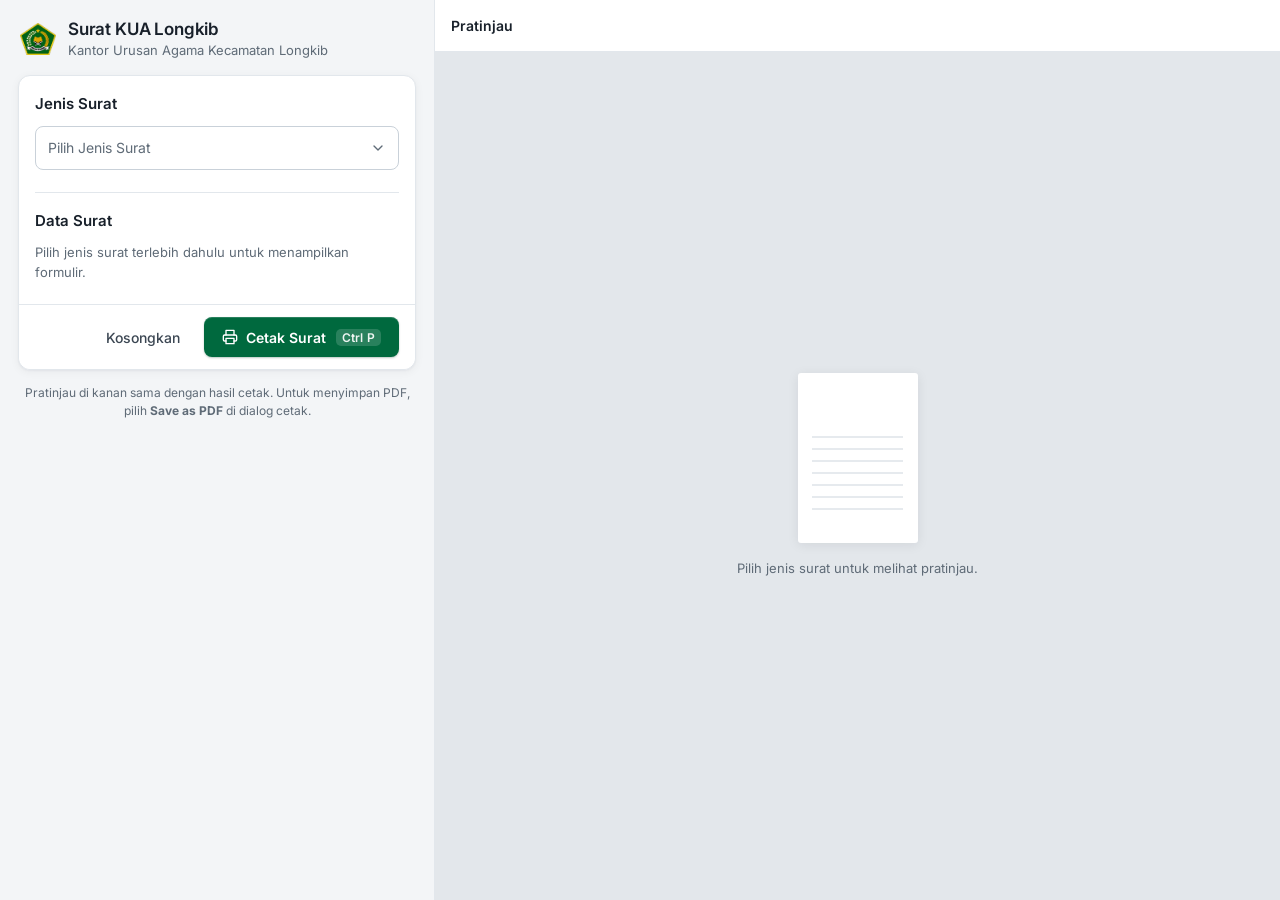
==== commit 6222a486: "Tombol Cetak Surat, Ctrl+P mencetak surat, dan toolbar HP satu baris - Tombol utama menjadi "Cetak S" ====
--- a/index.html
+++ b/index.html
@@ -32,7 +32,7 @@
           <div id="fields"><!-- field dibangun otomatis dari template --></div>
 
           <div class="actions">
-            <!-- Isi tombol diatur app.js: "Cetak / Simpan PDF" (layar lebar) atau "Pratinjau Surat" (HP) -->
+            <!-- Isi tombol diatur app.js: "Cetak Surat" + Ctrl P (layar lebar) atau "Pratinjau Surat" (HP) -->
             <button type="submit" id="btnSubmit" class="btn btn-primary">Pratinjau Surat</button>
             <button type="button" id="btnReset" class="btn btn-ghost">Kosongkan</button>
           </div>
--- a/assets/styles.css
+++ b/assets/styles.css
@@ -243,7 +243,18 @@
 }
 .btn:active { transform: scale(0.97); }
 .btn svg { flex: 0 0 auto; width: 16px; height: 16px; }
-.btn-primary { flex: 1 1 auto; order: 1; background: var(--green); color: #fff; }
+/* Aksi utama: sedikit timbul (garis terang di atas + bayangan lembut) agar terasa bisa ditekan */
+.btn-primary {
+  flex: 1 1 auto; order: 1; background: var(--green); color: #fff;
+  box-shadow: 0 1px 2px rgba(0, 60, 35, 0.28), inset 0 1px 0 rgba(255, 255, 255, 0.16);
+}
+/* Petunjuk pintasan di dalam tombol (Ctrl P); disembunyikan di layar sentuh */
+.btn .kbd {
+  margin-left: 2px; padding: 1px 6px; border-radius: 5px;
+  font-size: var(--fs-cap); font-weight: 600; letter-spacing: 0.02em;
+  background: rgba(255, 255, 255, 0.16); color: rgba(255, 255, 255, 0.92);
+}
+@media (pointer: coarse) { .btn .kbd { display: none; } }
 .btn-ghost { flex: 0 0 auto; order: 0; background: transparent; color: var(--ink-2); font-weight: 500; }
 @media (min-width: 560px) {
   .actions { justify-content: flex-end; }
@@ -391,6 +402,18 @@
   .tpl-select-chevron { transition: none; }
 }
 
+/* ---------- Mencetak halaman form lewat menu browser ----------
+   Ctrl+P sudah dialihkan ke surat (app.js). Bila staf tetap mencetak halaman ini lewat menu
+   browser, yang tercetak hanya petunjuk, bukan tampilan aplikasi. */
+@media print {
+  .layout { display: none !important; }
+  body { background: #fff; }
+  body::before {
+    content: "Untuk mencetak surat, tutup dialog ini lalu tekan tombol \"Cetak Surat\".";
+    display: block; padding: 20mm; font: 14pt Arial, sans-serif; color: #000;
+  }
+}
+
 /* ---------- Layar lebar: form di kiri, pratinjau di kanan ---------- */
 @media (min-width: 1024px) {
   html, body { height: 100%; }
